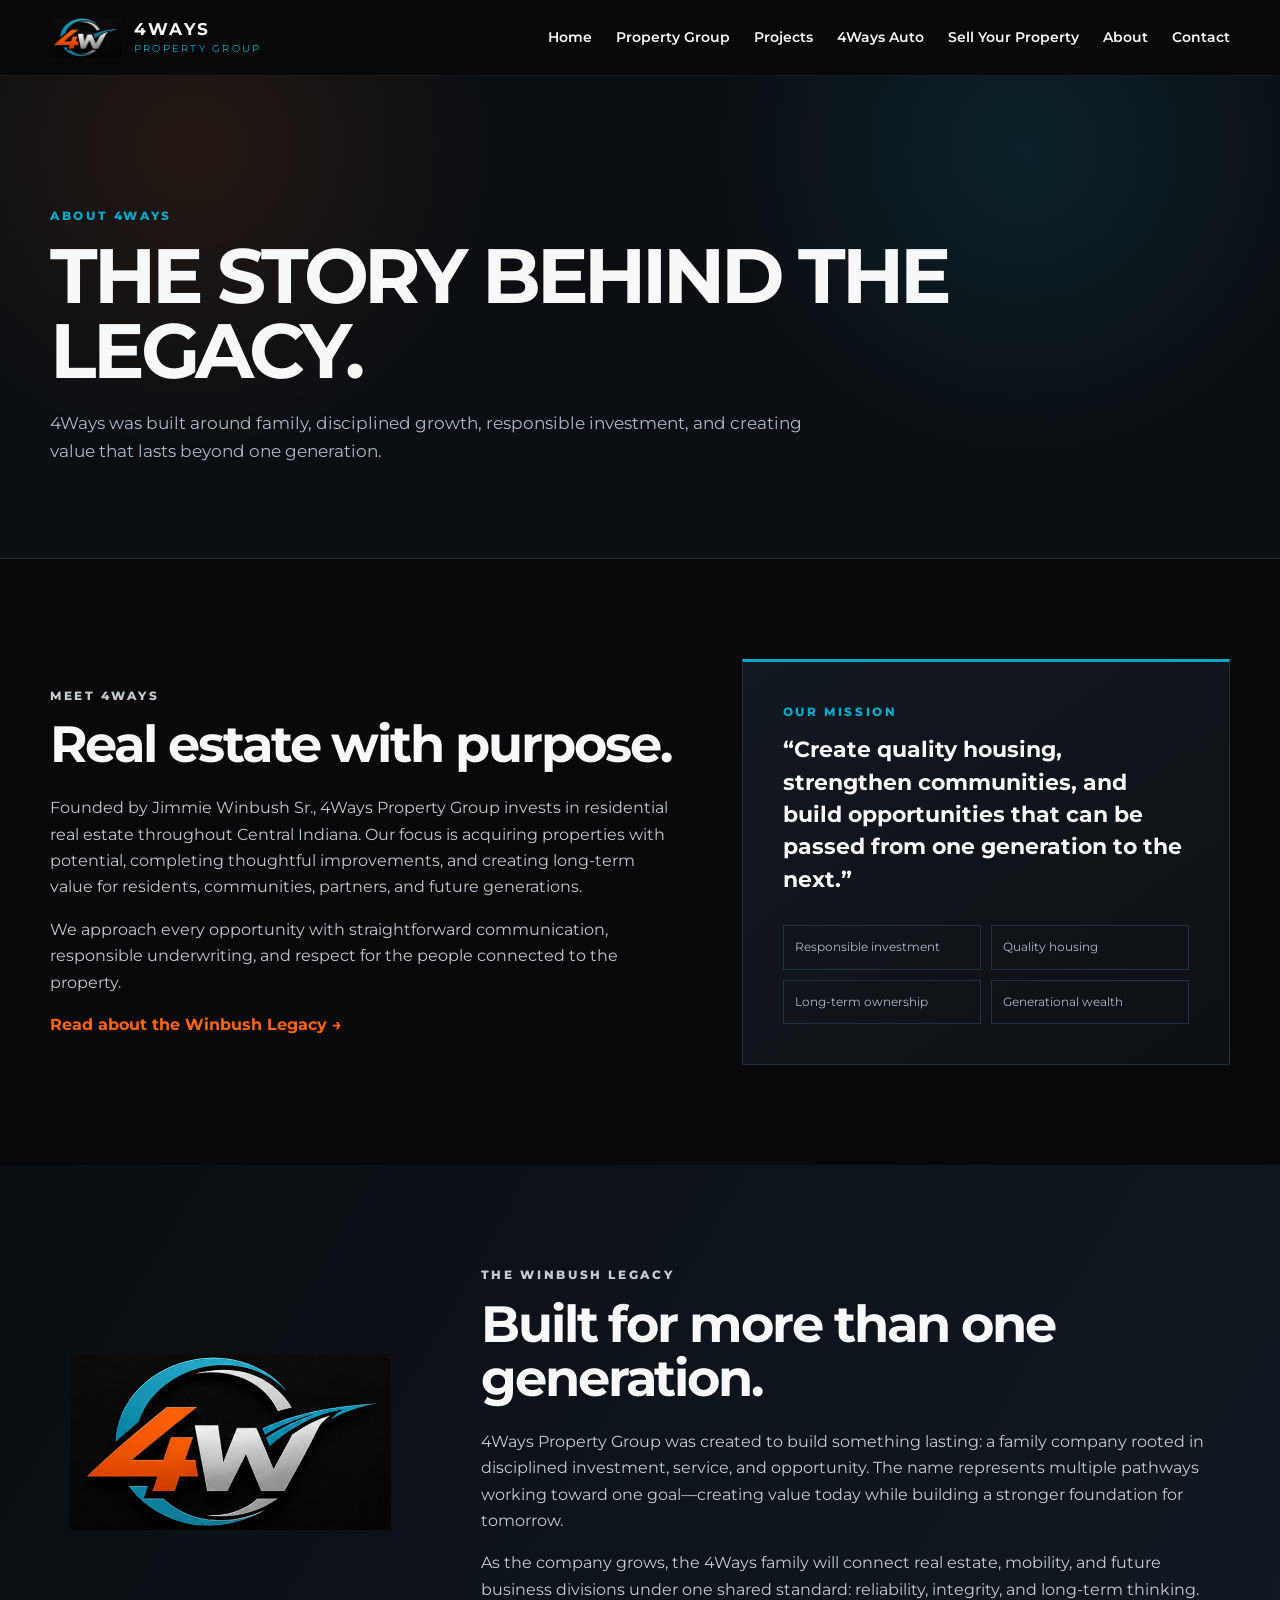
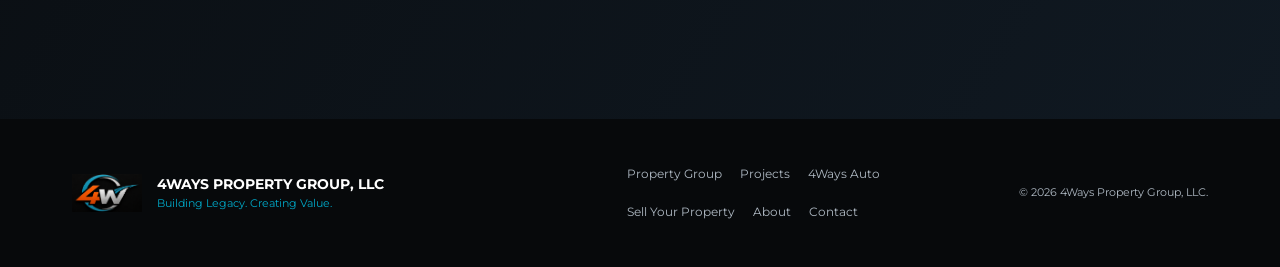
==== about.html @ c8de5ae1 "Add files via upload" ====
<!doctype html>
<html lang="en">
<head>
  <meta charset="utf-8">
  <meta name="viewport" content="width=device-width, initial-scale=1">
  <meta name="description" content="Learn about 4Ways Property Group, our mission, investment approach, and legacy.">
  <meta name="theme-color" content="#080b0e">
  <title>About 4Ways</title>
  <link rel="icon" href="4ways-logo.png">
  <link rel="preconnect" href="https://fonts.googleapis.com">
  <link rel="preconnect" href="https://fonts.gstatic.com" crossorigin>
  <link href="https://fonts.googleapis.com/css2?family=Montserrat:wght@400;500;600;700;800&display=swap" rel="stylesheet">
  <link rel="stylesheet" href="styles.css">
</head>
<body>
<header class="site-header">
  <a class="brand" href="index.html" aria-label="4Ways home">
    <img src="4ways-logo.png" alt="4Ways logo">
    <span><strong>4WAYS</strong><small>PROPERTY GROUP</small></span>
  </a>
  <button class="menu-button" type="button" aria-expanded="false" aria-controls="main-nav">Menu</button>
  <nav id="main-nav" aria-label="Main navigation">
    <a href="index.html">Home</a>
<a href="property.html">Property Group</a>
<a href="projects.html">Projects</a>
<a href="auto.html">4Ways Auto</a>
<a href="sell.html">Sell Your Property</a>
<a href="about.html">About</a>
<a href="contact.html">Contact</a>
  </nav>
</header>
<main>
<section class="page-hero">
  <p class="eyebrow">ABOUT 4WAYS</p>
  <h1>The story behind the legacy.</h1>
  <p>4Ways was built around family, disciplined growth, responsible investment, and creating value that lasts beyond one generation.</p>
</section>
<section id="about" class="split-section">
      <div class="section-copy">
        <p class="eyebrow">MEET 4WAYS</p>
        <h2>Real estate with purpose.</h2>
        <p>Founded by Jimmie Winbush Sr., 4Ways Property Group invests in residential real estate throughout Central Indiana. Our focus is acquiring properties with potential, completing thoughtful improvements, and creating long-term value for residents, communities, partners, and future generations.</p>
        <p>We approach every opportunity with straightforward communication, responsible underwriting, and respect for the people connected to the property.</p>
        <a class="text-link" href="property.html#legacy">Read about the Winbush Legacy →</a>
      </div>

      <aside class="mission-card">
        <p class="eyebrow">OUR MISSION</p>
        <blockquote>“Create quality housing, strengthen communities, and build opportunities that can be passed from one generation to the next.”</blockquote>
        <div class="mission-list">
          <span>Responsible investment</span>
          <span>Quality housing</span>
          <span>Long-term ownership</span>
          <span>Generational wealth</span>
        </div>
      </aside>
    </section><section id="legacy" class="legacy-section">
      <div class="legacy-logo">
        <img src="4ways-logo.png" alt="4Ways logo">
      </div>
      <div>
        <p class="eyebrow">THE WINBUSH LEGACY</p>
        <h2>Built for more than one generation.</h2>
        <p>4Ways Property Group was created to build something lasting: a family company rooted in disciplined investment, service, and opportunity. The name represents multiple pathways working toward one goal—creating value today while building a stronger foundation for tomorrow.</p>
        <p>As the company grows, the 4Ways family will connect real estate, mobility, and future business divisions under one shared standard: reliability, integrity, and long-term thinking.</p>
      </div>
    </section></main>
<footer>
  <div class="footer-brand">
    <img src="4ways-logo.png" alt="4Ways logo">
    <div><strong>4WAYS PROPERTY GROUP, LLC</strong><span>Building Legacy. Creating Value.</span></div>
  </div>
  <div class="footer-links">
    <a href="property.html">Property Group</a>
    <a href="projects.html">Projects</a>
    <a href="auto.html">4Ways Auto</a>
    <a href="sell.html">Sell Your Property</a>
<a href="about.html">About</a>
<a href="contact.html">Contact</a>
  </div>
  <p>© <span id="year"></span> 4Ways Property Group, LLC.</p>
</footer>
<script src="script.js"></script>
</body>
</html>
---- styles.css ----
:root{
  --black:#07090b;
  --ink:#101419;
  --panel:#11171d;
  --line:#27313a;
  --white:#f7f8fa;
  --muted:#aeb8c2;
  --orange:#ff6500;
  --teal:#00a9c8;
  --max:1180px;
}
*{box-sizing:border-box}
html{scroll-behavior:smooth}
body{
  margin:0;
  font-family:Montserrat,Arial,sans-serif;
  color:var(--white);
  background:var(--black);
  line-height:1.65;
}
img{max-width:100%;display:block}
a{color:inherit;text-decoration:none}
button,input,select,textarea{font:inherit}
.site-header{
  position:sticky;top:0;z-index:50;
  min-height:76px;padding:10px max(22px,calc((100% - var(--max))/2));
  display:flex;align-items:center;justify-content:space-between;gap:30px;
  background:rgba(7,9,11,.93);backdrop-filter:blur(14px);
  border-bottom:1px solid rgba(255,255,255,.08);
}
.brand{display:flex;align-items:center;gap:12px}
.brand img{width:72px;height:54px;object-fit:contain}
.brand span{display:flex;flex-direction:column;line-height:1.1}
.brand strong{font-size:1.05rem;letter-spacing:.15em}
.brand small{color:var(--teal);font-size:.61rem;letter-spacing:.23em;margin-top:5px}
nav{display:flex;align-items:center;gap:24px;font-size:.85rem;font-weight:600}
nav a:hover{color:var(--teal)}
.nav-cta{padding:11px 16px;border:1px solid var(--orange);color:#fff}
.menu-button{display:none;background:none;border:1px solid var(--line);color:#fff;padding:9px 13px}
.hero{position:relative;min-height:760px;display:flex;align-items:center;overflow:hidden}
.hero-art{position:absolute;inset:0;width:100%;height:100%;object-fit:cover;object-position:center}
.hero-overlay{position:absolute;inset:0;background:linear-gradient(90deg,rgba(5,8,10,.96) 0%,rgba(5,8,10,.82) 35%,rgba(5,8,10,.28) 70%,rgba(5,8,10,.1) 100%),linear-gradient(0deg,rgba(5,8,10,.82),transparent 50%)}
.hero-content{position:relative;z-index:2;width:min(var(--max),calc(100% - 44px));margin:auto;padding:120px 0 80px}
.eyebrow{margin:0 0 12px;color:var(--teal);font-size:.75rem;font-weight:800;letter-spacing:.22em}
h1,h2,h3,p{margin-top:0}
h1{max-width:760px;margin-bottom:20px;font-size:clamp(3rem,7vw,6rem);line-height:.98;letter-spacing:-.055em;text-transform:uppercase}
h1 span{color:var(--orange)}
.hero-lead{max-width:690px;color:#d3d8dd;font-size:1.12rem}
.hero-actions{display:flex;gap:14px;flex-wrap:wrap;margin:32px 0}
.button{display:inline-flex;justify-content:center;align-items:center;padding:15px 22px;border:1px solid transparent;font-size:.82rem;font-weight:800;letter-spacing:.06em;text-transform:uppercase;cursor:pointer}
.primary{background:var(--orange);color:#fff}
.primary:hover{filter:brightness(1.08)}
.secondary{background:rgba(7,9,11,.65);border-color:var(--teal);color:#fff}
.secondary:hover{background:var(--teal);color:#041014}
.trust-strip{display:flex;flex-wrap:wrap;gap:8px 24px;color:#c0c7ce;font-size:.78rem;font-weight:600;text-transform:uppercase;letter-spacing:.08em}
.trust-strip span:before{content:"•";color:var(--teal);margin-right:9px}
.impact{max-width:var(--max);margin:-38px auto 0;position:relative;z-index:4;display:grid;grid-template-columns:repeat(4,1fr);background:#10151a;border:1px solid var(--line);box-shadow:0 20px 60px rgba(0,0,0,.38)}
.impact div{padding:25px;text-align:center;border-right:1px solid var(--line)}
.impact div:last-child{border-right:none}
.impact strong{display:block;color:var(--orange);font-size:2rem}
.impact span{font-size:.72rem;color:var(--muted);text-transform:uppercase;letter-spacing:.08em}
.split-section,.seller-section,.legacy-section,.projects-section,.dark-section,.contact-strip{padding:100px max(22px,calc((100% - var(--max))/2))}
.split-section{display:grid;grid-template-columns:1.12fr .88fr;gap:70px;align-items:center}
h2{font-size:clamp(2.15rem,4vw,4rem);line-height:1.05;letter-spacing:-.04em;margin-bottom:24px}
.section-copy p{color:#c1c8cf}
.text-link{color:var(--orange);font-weight:700}
.mission-card{padding:40px;background:linear-gradient(145deg,#12181f,#0d1115);border:1px solid var(--line);border-top:3px solid var(--teal)}
blockquote{margin:0 0 30px;font-size:1.35rem;font-weight:700;line-height:1.5}
.mission-list{display:grid;grid-template-columns:1fr 1fr;gap:10px}
.mission-list span{padding:11px;border:1px solid var(--line);color:var(--muted);font-size:.78rem}
.dark-section{background:#0d1115;border-block:1px solid #202830}
.section-heading{max-width:760px;text-align:center;margin:0 auto 45px}
.section-heading.left{text-align:left;margin:0 0 40px}
.section-heading>p:last-child{color:var(--muted)}
.service-grid{display:grid;grid-template-columns:repeat(4,1fr);gap:16px}
.service-grid article{min-height:280px;padding:28px;background:#121820;border:1px solid var(--line)}
.service-grid article:hover{border-color:var(--teal);transform:translateY(-4px);transition:.2s ease}
.service-number{color:var(--orange);font-size:.8rem;font-weight:800;letter-spacing:.15em}
.service-grid h3{margin:35px 0 14px;font-size:1.22rem}
.service-grid p{color:var(--muted);font-size:.9rem}
.projects-section{background:#080b0e}
.project-card{display:grid;grid-template-columns:1fr 1fr;border:1px solid var(--line);background:#10151a}
.project-visual{min-height:440px;background:radial-gradient(circle at 50% 40%,rgba(0,169,200,.15),transparent 50%),#080b0e;display:flex;align-items:center;justify-content:center}
.project-placeholder{text-align:center;color:var(--muted);text-transform:uppercase;font-size:.72rem;letter-spacing:.1em}
.project-placeholder img{width:290px;margin:0 auto 20px;opacity:.92}
.project-details{padding:50px}
.project-tag{color:var(--teal);font-size:.72rem;font-weight:700;letter-spacing:.16em}
.project-details h3{font-size:2rem;line-height:1.2;margin:16px 0}
.project-details p{color:var(--muted)}
.project-details dl{margin:25px 0}
.project-details dl div{display:flex;justify-content:space-between;gap:20px;padding:12px 0;border-bottom:1px solid var(--line)}
.project-details dt{color:var(--muted)}
.project-details dd{margin:0;text-align:right;font-weight:700}
.coming-soon{display:block;color:var(--orange);font-size:.76rem}
.legacy-section{display:grid;grid-template-columns:.65fr 1.35fr;gap:70px;align-items:center;background:linear-gradient(120deg,#0a0e12,#101922)}
.legacy-logo{padding:20px}
.legacy-section p{color:#c4cbd2}
.seller-section{display:grid;grid-template-columns:.85fr 1.15fr;gap:70px;align-items:start}
.seller-intro>p{color:var(--muted)}
.benefit-list{margin-top:35px}
.benefit-list div{padding:16px 0;border-bottom:1px solid var(--line)}
.benefit-list strong,.benefit-list span{display:block}
.benefit-list span{color:var(--muted);font-size:.87rem;margin-top:4px}
.lead-form{padding:38px;background:#11171d;border:1px solid var(--line);border-top:3px solid var(--orange)}
.form-title span{color:var(--teal);font-size:.68rem;font-weight:800;letter-spacing:.18em}
.form-title h3{font-size:1.75rem;margin:8px 0}
.form-title p,.form-note{color:var(--muted)}
label{display:block;margin-top:18px;color:#dfe4e8;font-size:.78rem;font-weight:700}
input,select,textarea{width:100%;margin-top:7px;padding:13px 14px;color:#fff;background:#080b0e;border:1px solid #313c46;outline:none}
input:focus,select:focus,textarea:focus{border-color:var(--teal)}
textarea{resize:vertical}
.field-grid{display:grid;grid-template-columns:1fr 1fr;gap:16px}
.consent{display:flex;gap:10px;align-items:flex-start;font-weight:500}
.consent input{width:auto;margin-top:4px}
.full{width:100%;margin-top:22px;border:none}
.form-status{margin:12px 0 0;color:var(--teal);font-size:.85rem}
.form-note{display:block;margin-top:10px;font-size:.7rem}
.contact-strip{display:flex;justify-content:space-between;align-items:center;gap:30px;background:#11171d;border-top:1px solid var(--line)}
.contact-strip h2{margin-bottom:0;font-size:clamp(1.8rem,3vw,3rem)}
footer{max-width:var(--max);margin:auto;padding:45px 22px;color:var(--muted);display:grid;grid-template-columns:1.3fr .9fr auto;align-items:center;gap:28px}
.footer-brand{display:flex;align-items:center;gap:15px}
.footer-brand img{width:70px}
.footer-brand div{display:flex;flex-direction:column}
.footer-brand strong{color:#fff;font-size:.85rem}
.footer-brand span{font-size:.68rem;color:var(--teal)}
.footer-links{display:flex;gap:18px;flex-wrap:wrap;font-size:.75rem}
footer>p{margin:0;font-size:.68rem;text-align:right}
@media(max-width:900px){
  .menu-button{display:block}
  nav{display:none;position:absolute;top:76px;left:0;right:0;padding:20px 22px;background:#080b0e;border-bottom:1px solid var(--line);flex-direction:column;align-items:stretch}
  nav.open{display:flex}
  .hero{min-height:690px}
  .hero-overlay{background:linear-gradient(90deg,rgba(5,8,10,.94),rgba(5,8,10,.55)),linear-gradient(0deg,rgba(5,8,10,.8),transparent)}
  .impact{grid-template-columns:1fr 1fr;margin:0}
  .impact div:nth-child(2){border-right:none}
  .impact div:nth-child(-n+2){border-bottom:1px solid var(--line)}
  .split-section,.seller-section,.legacy-section{grid-template-columns:1fr;gap:42px}
  .service-grid{grid-template-columns:1fr 1fr}
  .project-card{grid-template-columns:1fr}
  .project-visual{min-height:330px}
  footer{grid-template-columns:1fr}
  footer>p{text-align:left}
}
@media(max-width:560px){
  .brand img{width:58px}
  .brand small{font-size:.53rem}
  .hero{min-height:660px}
  .hero-content{padding-top:90px}
  h1{font-size:2.65rem}
  .hero-lead{font-size:.98rem}
  .impact{grid-template-columns:1fr 1fr}
  .impact div{padding:20px 10px}
  .impact strong{font-size:1.55rem}
  .split-section,.seller-section,.legacy-section,.projects-section,.dark-section,.contact-strip{padding-top:72px;padding-bottom:72px}
  .service-grid,.field-grid,.mission-list{grid-template-columns:1fr}
  .project-details{padding:30px}
  .contact-strip{align-items:flex-start;flex-direction:column}
}

.auto-section{padding:100px max(22px,calc((100% - var(--max))/2));background:radial-gradient(circle at 15% 10%,rgba(255,101,0,.09),transparent 28%),radial-gradient(circle at 85% 10%,rgba(0,169,200,.10),transparent 30%),#0a0e12;border-block:1px solid var(--line)}
.auto-toolbar{display:flex;justify-content:space-between;align-items:center;gap:25px;padding:22px 24px;margin-bottom:25px;background:#11171d;border:1px solid var(--line)}
.auto-toolbar div{display:flex;flex-direction:column}.auto-toolbar strong{font-size:1rem}.auto-toolbar span{color:var(--muted);font-size:.75rem;margin-top:3px}
.vehicle-grid{display:grid;grid-template-columns:repeat(2,1fr);gap:22px}.vehicle-card{overflow:hidden;background:#11171d;border:1px solid var(--line)}
.vehicle-image{position:relative;min-height:260px;display:flex;align-items:flex-end;background-position:center;background-size:cover}
.vehicle-image-sonata{background:linear-gradient(0deg,rgba(5,8,10,.96),rgba(5,8,10,.08) 65%),radial-gradient(circle at 70% 30%,rgba(0,169,200,.32),transparent 35%),linear-gradient(135deg,#202c36,#090c0f 70%)}
.vehicle-image-civic{background:linear-gradient(0deg,rgba(5,8,10,.96),rgba(5,8,10,.08) 65%),radial-gradient(circle at 30% 30%,rgba(255,101,0,.25),transparent 35%),linear-gradient(135deg,#24282c,#090c0f 70%)}
.vehicle-image:after{content:"";position:absolute;left:12%;right:12%;bottom:72px;height:82px;border-radius:60% 60% 28% 28%;background:linear-gradient(135deg,#dce1e5,#5e6872 45%,#171c21 46% 100%);box-shadow:0 20px 25px rgba(0,0,0,.4);opacity:.9}
.vehicle-image:before{content:"";position:absolute;left:25%;right:25%;bottom:124px;height:42px;border-radius:80% 80% 10% 10%;background:#182128;border:4px solid #8f9aa4;z-index:1}
.availability{position:absolute;z-index:3;top:16px;left:16px;padding:8px 11px;font-size:.65rem;font-weight:800;letter-spacing:.08em;text-transform:uppercase}.availability.available{background:var(--teal);color:#041014}.availability.planned{background:#252d35;color:#d4d9de}
.vehicle-name-overlay{position:relative;z-index:3;padding:22px;width:100%}.vehicle-name-overlay small{display:block;color:var(--teal);font-weight:800;letter-spacing:.18em}.vehicle-name-overlay strong{display:block;font-size:1.65rem;line-height:1.2}
.vehicle-content{padding:26px}.vehicle-meta{display:flex;gap:8px;flex-wrap:wrap;margin-bottom:18px}.vehicle-meta span{padding:6px 9px;border:1px solid var(--line);color:var(--muted);font-size:.68rem}.vehicle-content>p{color:var(--muted);font-size:.9rem}
.rate-grid{display:grid;grid-template-columns:repeat(3,1fr);margin:23px 0;border:1px solid var(--line)}.rate-grid div{padding:14px;text-align:center;border-right:1px solid var(--line)}.rate-grid div:last-child{border-right:0}.rate-grid small,.rate-grid span{display:block;color:var(--muted);font-size:.6rem}.rate-grid strong{display:block;color:var(--orange);font-size:1.25rem}
.vehicle-actions{display:flex;gap:10px;flex-wrap:wrap}.vehicle-actions .button{flex:1;padding:12px 10px;font-size:.7rem}.vehicle-note{display:block;color:#78838d;margin-top:14px}.disabled-link{background:#252c33;color:#8e979f;pointer-events:none}
.add-vehicle-card{grid-column:1/-1;min-height:210px;display:flex;align-items:center;justify-content:center;text-align:center;padding:35px;border-style:dashed;background:transparent}.add-vehicle-card>div{max-width:520px}.plus-mark{display:inline-flex;width:48px;height:48px;border:1px solid var(--teal);color:var(--teal);align-items:center;justify-content:center;border-radius:50%;font-size:2rem}.add-vehicle-card h3{margin:16px 0 8px}.add-vehicle-card p{color:var(--muted)}
.rental-info{display:grid;grid-template-columns:repeat(3,1fr);gap:16px;margin-top:32px}.rental-info article{padding:25px;background:#0e141a;border:1px solid var(--line)}.rental-info article>span{color:var(--orange);font-weight:800}.rental-info h3{margin:18px 0 10px}.rental-info p{color:var(--muted);font-size:.86rem}
.reviews-panel{margin-top:70px;padding-top:55px;border-top:1px solid var(--line)}.reviews-heading{display:flex;justify-content:space-between;align-items:flex-end;gap:40px;margin-bottom:28px}.reviews-heading h2{max-width:700px;margin-bottom:0}.rating-summary{min-width:220px;text-align:right}.stars{color:#ffb000;letter-spacing:.12em}.rating-summary strong{display:block;font-size:2rem}.rating-summary small{display:block;color:var(--muted);max-width:240px;margin-left:auto}
.review-grid{display:grid;grid-template-columns:repeat(3,1fr);gap:16px}.review-card{padding:28px;background:#11171d;border:1px solid var(--line)}.review-card>p{color:#d0d6db;font-size:.9rem}.review-card footer{display:flex;flex-direction:column;margin-top:24px}.review-card footer strong{font-size:.8rem}.review-card footer span{color:var(--muted);font-size:.7rem}.placeholder-review{border-top:3px solid #ffb000}.review-policy{border-top:3px solid var(--teal)}.review-policy a{color:var(--teal);font-weight:700;font-size:.78rem}
@media(max-width:900px){.vehicle-grid{grid-template-columns:1fr}.add-vehicle-card{grid-column:auto}.rental-info,.review-grid{grid-template-columns:1fr}.reviews-heading{align-items:flex-start;flex-direction:column}.rating-summary{text-align:left}.rating-summary small{margin-left:0}}
@media(max-width:560px){.auto-section{padding-top:72px;padding-bottom:72px}.auto-toolbar{align-items:flex-start;flex-direction:column}.rate-grid{grid-template-columns:1fr}.rate-grid div{border-right:0;border-bottom:1px solid var(--line)}.rate-grid div:last-child{border-bottom:0}}


/* Real Sonata photography */
.real-vehicle-image{
  min-height:360px;
  background:#080b0e;
}
.real-vehicle-image>img{
  position:absolute;
  inset:0;
  width:100%;
  height:100%;
  object-fit:cover;
  object-position:center;
}
.real-vehicle-image:before,
.real-vehicle-image:after{
  display:none;
}
.real-vehicle-image::after{
  content:"";
  display:block;
  position:absolute;
  inset:0;
  background:linear-gradient(0deg,rgba(5,8,10,.94),rgba(5,8,10,.03) 68%);
}
.vehicle-gallery{
  margin:24px 0;
}
.gallery-main{
  display:block;
  width:100%;
  padding:0;
  border:1px solid var(--line);
  background:#080b0e;
  cursor:pointer;
  overflow:hidden;
}
.gallery-main img{
  width:100%;
  height:360px;
  object-fit:cover;
}
.gallery-thumbnails{
  display:grid;
  grid-template-columns:repeat(7,1fr);
  gap:7px;
  margin-top:8px;
}
.gallery-thumbnails button{
  padding:0;
  height:68px;
  overflow:hidden;
  border:1px solid var(--line);
  background:#080b0e;
  cursor:pointer;
}
.gallery-thumbnails button:hover,
.gallery-thumbnails button.active{
  border-color:var(--teal);
}
.gallery-thumbnails img{
  width:100%;
  height:100%;
  object-fit:cover;
}
@media(max-width:700px){
  .gallery-main img{height:280px}
  .gallery-thumbnails{
    grid-template-columns:repeat(4,1fr);
  }
}

nav a.active{color:var(--teal)}
.page-hero{
  padding:130px max(22px,calc((100% - var(--max))/2)) 75px;
  background:radial-gradient(circle at 80% 15%,rgba(0,169,200,.12),transparent 28%),radial-gradient(circle at 15% 15%,rgba(255,101,0,.10),transparent 26%),#0b0f13;
  border-bottom:1px solid var(--line);
}
.page-hero h1{max-width:900px;margin-bottom:22px;font-size:clamp(2.8rem,6vw,5.6rem)}
.page-hero>p:last-child{max-width:760px;color:var(--muted);font-size:1.05rem}
.layer-grid{max-width:var(--max);margin:0 auto;padding:80px 22px 100px;display:grid;grid-template-columns:repeat(2,1fr);gap:20px}
.layer-card{min-height:270px;padding:34px;background:#11171d;border:1px solid var(--line);display:flex;flex-direction:column}
.layer-card:hover{border-color:var(--teal);transform:translateY(-4px);transition:.2s ease}
.layer-card>span{color:var(--orange);font-weight:800;letter-spacing:.16em}
.layer-card h2{margin:30px 0 14px;font-size:2rem}
.layer-card p{color:var(--muted);max-width:520px}
.layer-card strong{margin-top:auto;color:var(--teal);font-size:.82rem}
@media(max-width:700px){.layer-grid{grid-template-columns:1fr}.page-hero{padding-top:105px}}


/* Version 9: image-only landing page */
.landing-main{
  min-height:calc(100vh - 76px);
  background:#050709;
}
.landing-only{
  position:relative;
  width:100%;
  min-height:calc(100vh - 76px);
  overflow:hidden;
  display:flex;
  align-items:center;
  justify-content:center;
}
.landing-only>img{
  width:100%;
  height:calc(100vh - 76px);
  min-height:620px;
  object-fit:cover;
  object-position:center top;
  display:block;
}
.landing-buttons{
  position:absolute;
  left:50%;
  bottom:52px;
  transform:translateX(-50%);
  display:flex;
  gap:18px;
  z-index:3;
}
.landing-buttons .button{
  min-width:240px;
  min-height:58px;
  box-shadow:0 14px 34px rgba(0,0,0,.42);
}
@media(max-width:900px){
  .landing-only>img{
    object-position:center top;
    min-height:680px;
  }
  .landing-buttons{
    bottom:30px;
    width:calc(100% - 36px);
    flex-direction:column;
  }
  .landing-buttons .button{
    width:100%;
    min-width:0;
  }
}


/* Version 10: clean split landing page */
.clean-landing{
  min-height:calc(100vh - 76px);
  background:#07090b;
}
.split-hero{
  min-height:calc(100vh - 76px);
  display:grid;
  grid-template-columns:minmax(430px,46%) 1fr;
  background:#07090b;
}
.split-copy{
  position:relative;
  z-index:2;
  display:flex;
  flex-direction:column;
  justify-content:center;
  padding:80px max(34px,calc((100vw - var(--max))/2));
  padding-right:55px;
  background:
    radial-gradient(circle at 18% 20%,rgba(255,101,0,.12),transparent 30%),
    linear-gradient(145deg,#07090b,#0d1217);
}
.split-copy h1{
  margin:0 0 24px;
  max-width:720px;
  font-size:clamp(3rem,6vw,6.2rem);
  line-height:.98;
  letter-spacing:-.055em;
  text-transform:uppercase;
}
.split-copy h1 span{color:var(--orange)}
.split-lead{
  max-width:650px;
  color:#c9d0d7;
  font-size:1.05rem;
}
.split-actions{
  display:flex;
  flex-wrap:wrap;
  gap:14px;
  margin:30px 0 24px;
}
.split-actions .button{
  min-width:210px;
}
.split-trust{
  display:flex;
  flex-wrap:wrap;
  gap:10px 22px;
  color:var(--muted);
  font-size:.72rem;
  font-weight:700;
  letter-spacing:.08em;
  text-transform:uppercase;
}
.split-trust span::before{
  content:"•";
  color:var(--teal);
  margin-right:8px;
}
.split-visual{
  position:relative;
  min-height:calc(100vh - 76px);
  overflow:hidden;
  background:#0b1116;
}
.split-visual img{
  position:absolute;
  inset:0;
  width:100%;
  height:100%;
  object-fit:cover;
  object-position:79% center;
  transform:scale(1.08);
}
.split-visual-shade{
  position:absolute;
  inset:0;
  background:
    linear-gradient(90deg,#07090b 0%,rgba(7,9,11,.66) 10%,rgba(7,9,11,.12) 30%,rgba(7,9,11,.04) 100%),
    linear-gradient(0deg,rgba(7,9,11,.46),transparent 45%);
}
@media(max-width:950px){
  .split-hero{
    grid-template-columns:1fr;
  }
  .split-copy{
    min-height:610px;
    padding:85px 28px 55px;
  }
  .split-visual{
    min-height:430px;
  }
  .split-visual img{
    object-position:82% center;
  }
}
@media(max-width:560px){
  .split-copy{
    min-height:560px;
  }
  .split-copy h1{
    font-size:2.75rem;
  }
  .split-actions{
    flex-direction:column;
  }
  .split-actions .button{
    width:100%;
  }
  .split-visual{
    min-height:330px;
  }
}


/* Version 11 flagship homepage */
.split-visual img{
  object-position:center;
  transform:scale(1.04);
  animation:heroDrift 18s ease-in-out infinite alternate;
}
@keyframes heroDrift{
  from{transform:scale(1.04) translate3d(0,0,0)}
  to{transform:scale(1.10) translate3d(-1.5%, -1%, 0)}
}
.home-service-strip{
  display:grid;
  grid-template-columns:repeat(4,1fr);
  background:#0d1217;
  border-top:1px solid var(--line);
}
.home-service-strip a{
  min-height:120px;
  padding:24px 28px;
  display:flex;
  align-items:center;
  justify-content:center;
  gap:18px;
  border-right:1px solid var(--line);
}
.home-service-strip a:last-child{border-right:none}
.home-service-strip a:hover{background:#111922}
.home-service-strip strong{
  font-size:.82rem;
  line-height:1.45;
  letter-spacing:.06em;
  text-transform:uppercase;
}
.service-icon{
  color:var(--teal);
  font-size:2rem;
}
.home-service-strip a:nth-child(odd) .service-icon{color:var(--orange)}
.contact-page{
  max-width:var(--max);
  margin:0 auto;
  padding:90px 22px 110px;
  display:grid;
  grid-template-columns:1fr 1fr;
  gap:22px;
}
.contact-card{
  padding:42px;
  background:#11171d;
  border:1px solid var(--line);
}
.contact-card h2{font-size:2rem}
.contact-card p{color:var(--muted)}
@media(max-width:900px){
  .home-service-strip{grid-template-columns:1fr 1fr}
  .home-service-strip a:nth-child(2){border-right:none}
  .home-service-strip a:nth-child(-n+2){border-bottom:1px solid var(--line)}
}
@media(max-width:700px){
  .contact-page{grid-template-columns:1fr}
}
@media(max-width:560px){
  .home-service-strip{grid-template-columns:1fr}
  .home-service-strip a{
    border-right:none;
    border-bottom:1px solid var(--line);
    justify-content:flex-start;
  }
}
@media (prefers-reduced-motion: reduce){
  .split-visual img{animation:none}
}
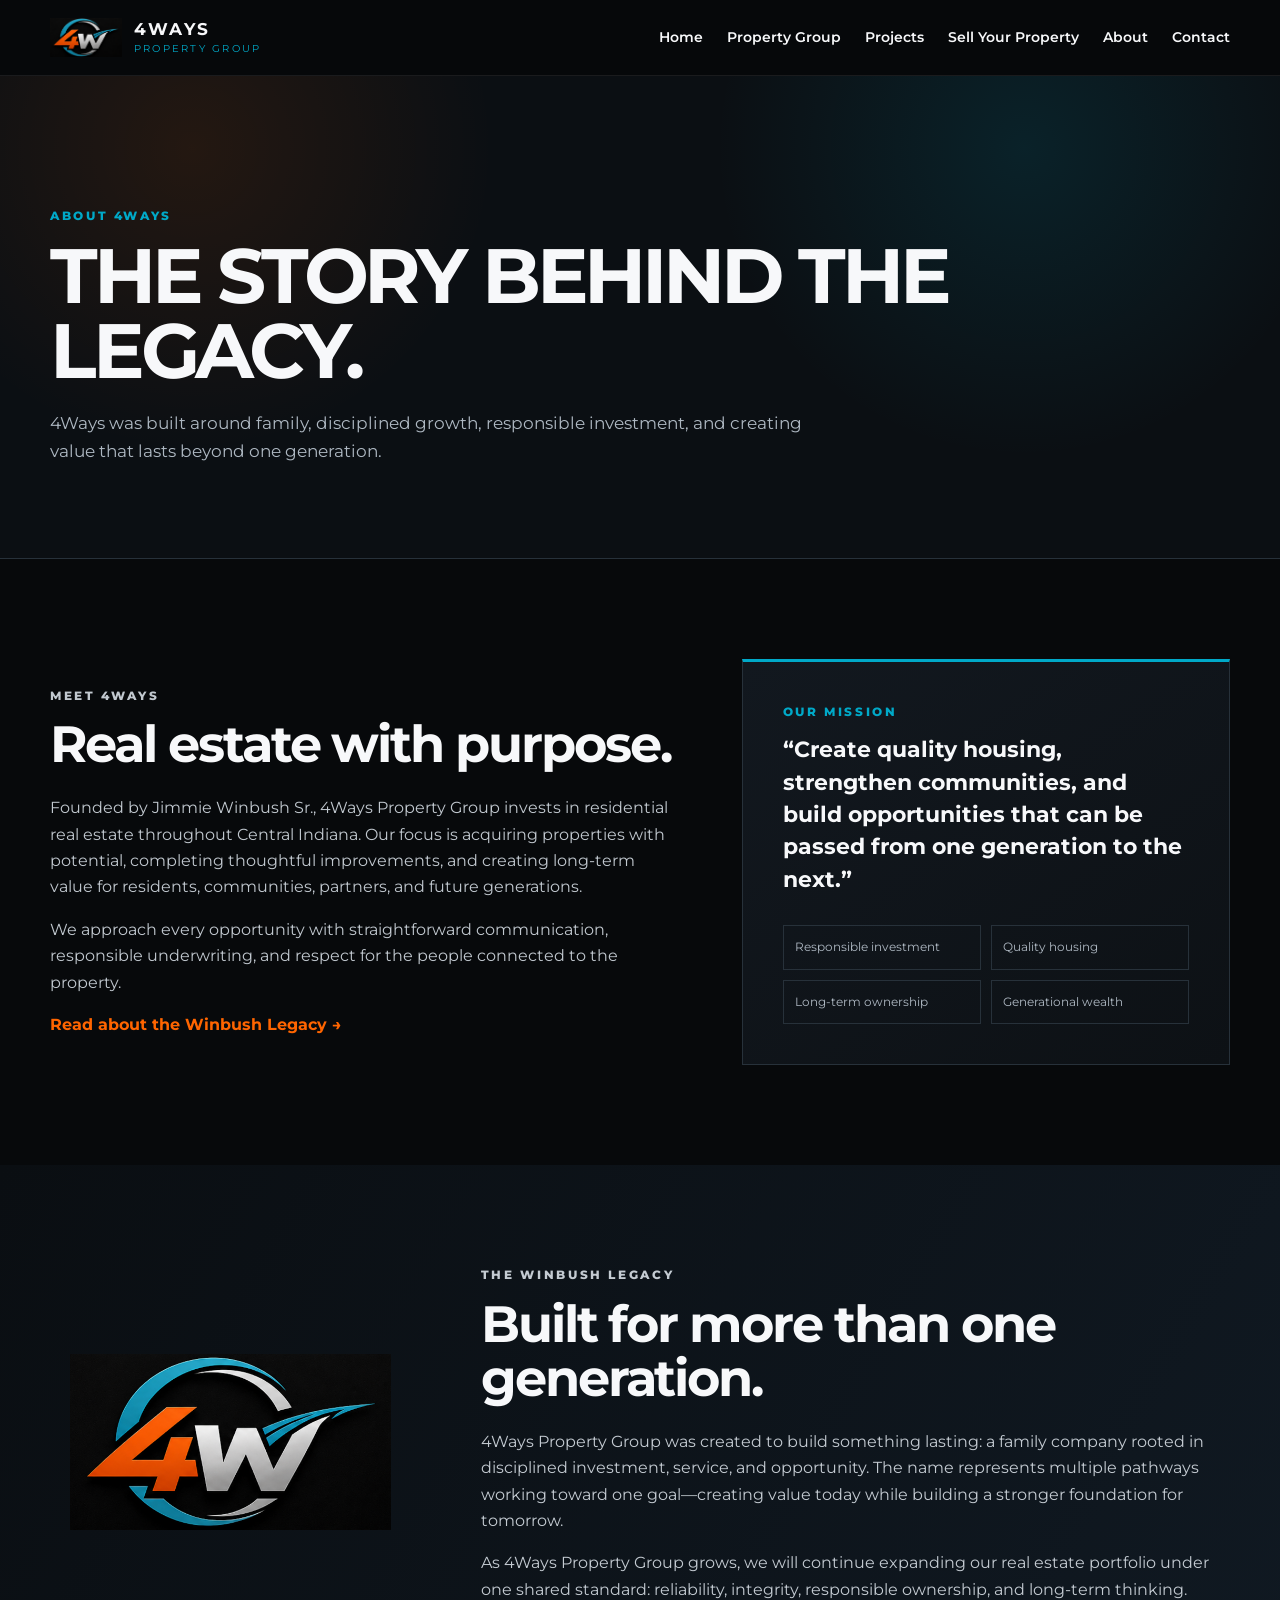
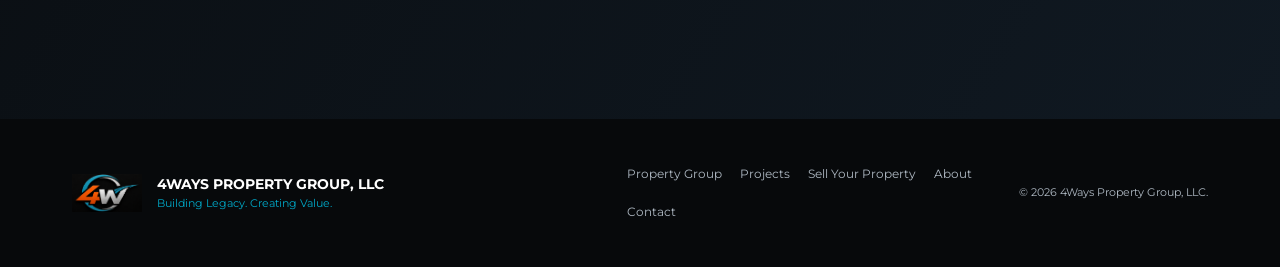
==== commit edb71998: "Add files via upload" ====
--- a/about.html
+++ b/about.html
@@ -5,7 +5,7 @@
   <meta name="viewport" content="width=device-width, initial-scale=1">
   <meta name="description" content="Learn about 4Ways Property Group, our mission, investment approach, and legacy.">
   <meta name="theme-color" content="#080b0e">
-  <title>About 4Ways</title>
+  <title>About | 4Ways Property Group, LLC</title>
   <link rel="icon" href="4ways-logo.png">
   <link rel="preconnect" href="https://fonts.googleapis.com">
   <link rel="preconnect" href="https://fonts.gstatic.com" crossorigin>
@@ -23,7 +23,6 @@
     <a href="index.html">Home</a>
 <a href="property.html">Property Group</a>
 <a href="projects.html">Projects</a>
-<a href="auto.html">4Ways Auto</a>
 <a href="sell.html">Sell Your Property</a>
 <a href="about.html">About</a>
 <a href="contact.html">Contact</a>
@@ -62,7 +61,7 @@
         <p class="eyebrow">THE WINBUSH LEGACY</p>
         <h2>Built for more than one generation.</h2>
         <p>4Ways Property Group was created to build something lasting: a family company rooted in disciplined investment, service, and opportunity. The name represents multiple pathways working toward one goal—creating value today while building a stronger foundation for tomorrow.</p>
-        <p>As the company grows, the 4Ways family will connect real estate, mobility, and future business divisions under one shared standard: reliability, integrity, and long-term thinking.</p>
+        <p>As 4Ways Property Group grows, we will continue expanding our real estate portfolio under one shared standard: reliability, integrity, responsible ownership, and long-term thinking.</p>
       </div>
     </section></main>
 <footer>
@@ -73,8 +72,7 @@
   <div class="footer-links">
     <a href="property.html">Property Group</a>
     <a href="projects.html">Projects</a>
-    <a href="auto.html">4Ways Auto</a>
-    <a href="sell.html">Sell Your Property</a>
+        <a href="sell.html">Sell Your Property</a>
 <a href="about.html">About</a>
 <a href="contact.html">Contact</a>
   </div>
--- a/styles.css
+++ b/styles.css
@@ -510,3 +510,5 @@
 @media (prefers-reduced-motion: reduce){
   .split-visual img{animation:none}
 }
+
+.property-only-contact{grid-template-columns:minmax(0,760px);justify-content:center;}
